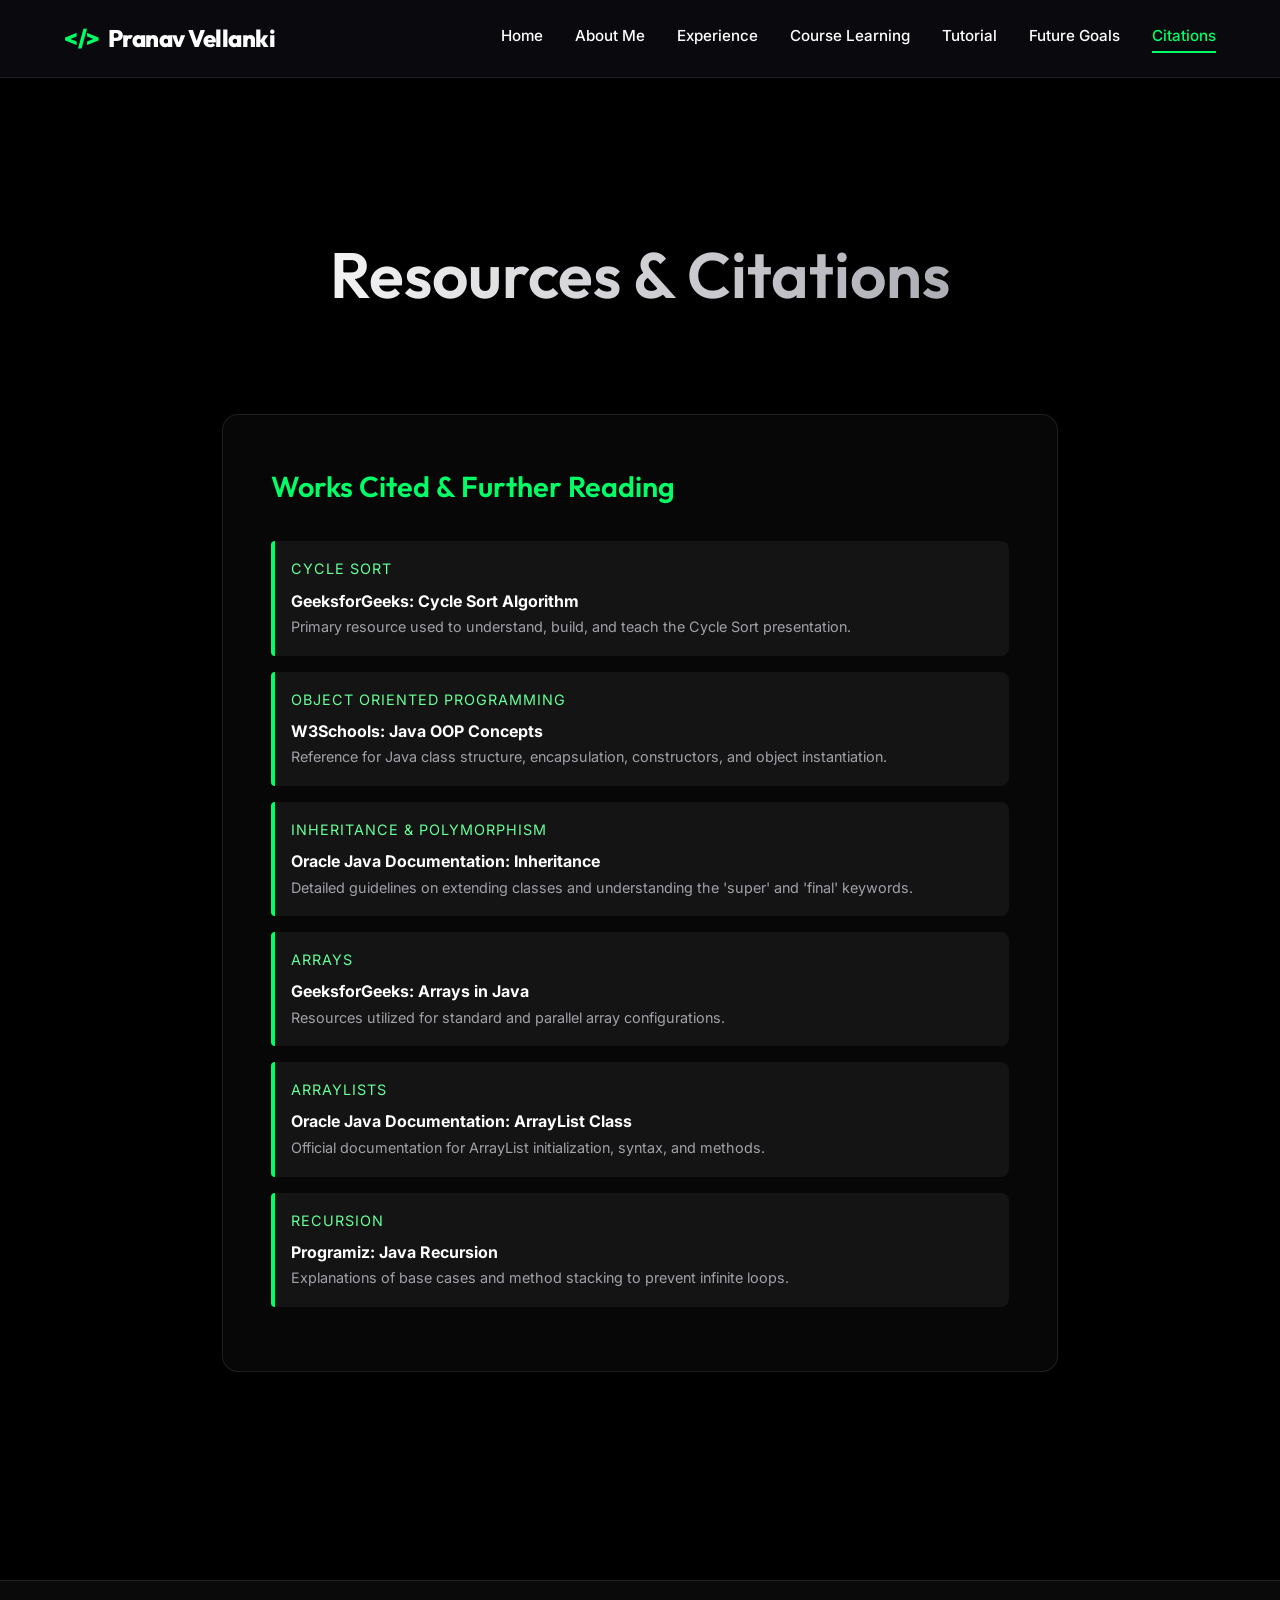
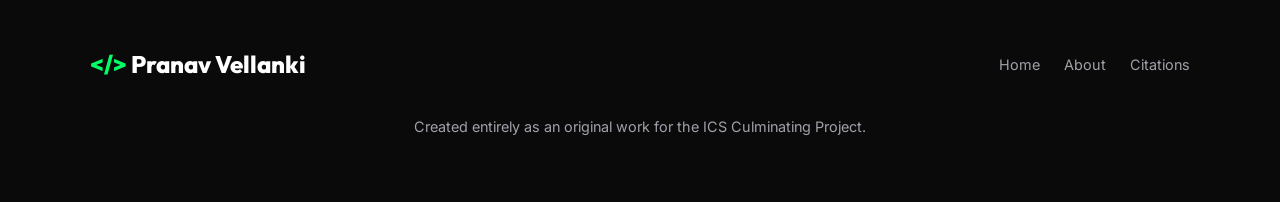
==== citations.html @ 810569a3 "Add files via upload" ====
<!DOCTYPE html>
<html lang="en">
<head>
    <meta charset="UTF-8">
    <meta name="viewport" content="width=device-width, initial-scale=1.0">
    <title>Citations & Resources | ICS Portfolio</title>
    <link href="https://fonts.googleapis.com/css2?family=Inter:wght@300;400;500;600;700&family=Outfit:wght@400;600;800&display=swap" rel="stylesheet">
    <link rel="stylesheet" href="styles.css">
    <style>
        .citation-link {
            display: block;
            padding: 1rem;
            margin-bottom: 1rem;
            background: rgba(255, 255, 255, 0.05);
            border-left: 4px solid var(--accent-primary);
            border-radius: 4px 8px 8px 4px;
            color: var(--text-main);
            text-decoration: none;
            transition: all 0.3s ease;
        }
        .citation-link:hover {
            background: rgba(0, 255, 102, 0.1);
            transform: translateX(10px);
        }
        .citation-category {
            color: var(--accent-gold);
            font-size: 0.9rem;
            text-transform: uppercase;
            letter-spacing: 1px;
            margin-bottom: 0.5rem;
            display: block;
        }
    </style>
</head>
<body>
    <nav class="navbar" id="navbar">
        <div class="logo">
            <span style="color: var(--accent-primary);">&lt;/&gt;</span> Pranav Vellanki
        </div>
        <div class="nav-links">
            <a href="index.html">Home</a>
            <a href="about.html">About Me</a>
            <a href="experience.html">Experience</a>
            <a href="learning.html">Course Learning</a>
            <a href="tutorial.html">Tutorial</a>
            <a href="future.html">Future Goals</a>
            <a href="citations.html" class="active">Citations</a>
        </div>
    </nav>
    <div style="height: 80px;"></div>

    <header class="page-header">
        <h1 class="animate-up">Resources & <span style="color: var(--accent-secondary);">Citations</span></h1>
    </header>

    <section class="section-container" style="padding-top: 0; max-width: 900px;">
        <div class="glass-card animate-up delay-1" style="padding: 3rem;">
            <h2 style="color: var(--accent-primary); margin-bottom: 2rem;">Works Cited & Further Reading</h2>
            
            <a href="https://www.geeksforgeeks.org/cycle-sort/" target="_blank" class="citation-link">
                <span class="citation-category">Cycle Sort</span>
                <strong>GeeksforGeeks: Cycle Sort Algorithm</strong><br>
                <span style="color: var(--text-muted); font-size: 0.9rem;">Primary resource used to understand, build, and teach the Cycle Sort presentation.</span>
            </a>

            <a href="https://www.w3schools.com/java/java_oop.asp" target="_blank" class="citation-link">
                <span class="citation-category">Object Oriented Programming</span>
                <strong>W3Schools: Java OOP Concepts</strong><br>
                <span style="color: var(--text-muted); font-size: 0.9rem;">Reference for Java class structure, encapsulation, constructors, and object instantiation.</span>
            </a>

            <a href="https://docs.oracle.com/javase/tutorial/java/IandI/subclasses.html" target="_blank" class="citation-link">
                <span class="citation-category">Inheritance & Polymorphism</span>
                <strong>Oracle Java Documentation: Inheritance</strong><br>
                <span style="color: var(--text-muted); font-size: 0.9rem;">Detailed guidelines on extending classes and understanding the 'super' and 'final' keywords.</span>
            </a>

            <a href="https://www.geeksforgeeks.org/arrays-in-java/" target="_blank" class="citation-link">
                <span class="citation-category">Arrays</span>
                <strong>GeeksforGeeks: Arrays in Java</strong><br>
                <span style="color: var(--text-muted); font-size: 0.9rem;">Resources utilized for standard and parallel array configurations.</span>
            </a>

            <a href="https://docs.oracle.com/javase/8/docs/api/java/util/ArrayList.html" target="_blank" class="citation-link">
                <span class="citation-category">ArrayLists</span>
                <strong>Oracle Java Documentation: ArrayList Class</strong><br>
                <span style="color: var(--text-muted); font-size: 0.9rem;">Official documentation for ArrayList initialization, syntax, and methods.</span>
            </a>

            <a href="https://www.programiz.com/java-programming/recursion" target="_blank" class="citation-link">
                <span class="citation-category">Recursion</span>
                <strong>Programiz: Java Recursion</strong><br>
                <span style="color: var(--text-muted); font-size: 0.9rem;">Explanations of base cases and method stacking to prevent infinite loops.</span>
            </a>
            
        </div>
    </section>

    <footer class="footer">
        <div class="footer-content">
            <div class="footer-logo">
                <span style="color: var(--accent-primary);">&lt;/&gt;</span> Pranav Vellanki
            </div>
            <div class="footer-links">
                <a href="index.html">Home</a>
                <a href="about.html">About</a>
                <a href="citations.html">Citations</a>
            </div>
        </div>
        <p style="text-align:center; color: var(--text-muted); margin-top: 2rem; font-size:0.9rem;">Created entirely as an original work for the ICS Culminating Project.</p>
    </footer>

    <script src="script.js"></script>
</body>
</html>
---- styles.css ----
@import url('https://fonts.googleapis.com/css2?family=Inter:wght@300;400;500;600;700&family=Outfit:wght@400;600;800&display=swap');

:root {
    --bg-main: #000000;
    --bg-dark: #0a0a0a;
    --bg-glass: rgba(10, 10, 10, 0.7);
    --border-glass: rgba(255, 255, 255, 0.1);
    --text-main: #FFFFFF;
    --text-muted: #A1A1AA;
    --accent-primary: #00FF66;
    --accent-secondary: #00CC55;
    --accent-gold: #66FF99;
}

* {
    margin: 0;
    padding: 0;
    box-sizing: border-box;
}

body {
    font-family: 'Inter', sans-serif;
    background-color: var(--bg-main);
    color: var(--text-main);
    line-height: 1.6;
    overflow-x: hidden;
}

h1, h2, h3, h4, h5 {
    font-family: 'Outfit', sans-serif;
    font-weight: 600;
}

a {
    color: var(--text-main);
    text-decoration: none;
    transition: color 0.2s ease;
}

a:hover {
    color: var(--accent-primary);
}

/* NAVBAR */
.navbar {
    position: fixed;
    top: 0;
    left: 0;
    width: 100%;
    padding: 1.2rem 4rem;
    display: flex;
    justify-content: space-between;
    align-items: center;
    background: rgba(13, 13, 18, 0.8);
    backdrop-filter: blur(12px);
    border-bottom: 1px solid var(--border-glass);
    z-index: 1000;
    transition: all 0.3s ease;
}

.navbar .logo {
    font-family: 'Outfit', sans-serif;
    font-size: 1.5rem;
    font-weight: 800;
    letter-spacing: -0.5px;
    display: flex;
    align-items: center;
    gap: 0.5rem;
    color: var(--text-main);
}

.nav-links {
    display: flex;
    gap: 2rem;
}

.nav-links a {
    font-size: 0.95rem;
    font-weight: 500;
    position: relative;
    padding-bottom: 4px;
}

.nav-links a::after {
    content: '';
    position: absolute;
    width: 0;
    height: 2px;
    bottom: 0;
    left: 0;
    background-color: var(--accent-primary);
    transition: width 0.3s ease;
}

.nav-links a:hover::after, .nav-links a.active::after {
    width: 100%;
}
.nav-links a.active {
    color: var(--accent-primary);
}

.nav-cta .btn {
    font-weight: 500;
}

/* BUTTONS */
.btn {
    padding: 0.7rem 1.5rem;
    border-radius: 8px;
    font-family: 'Inter', sans-serif;
    font-size: 0.95rem;
    cursor: pointer;
    border: none;
    outline: none;
    transition: all 0.2s ease;
}

.btn-primary {
    background-color: var(--accent-primary);
    color: #fff;
}

.btn-primary:hover {
    background-color: #4a5ee3;
    transform: translateY(-2px);
}

.btn-secondary {
    background-color: rgba(255, 255, 255, 0.1);
    color: var(--text-main);
    border: 1px solid var(--border-glass);
}

.btn-secondary:hover {
    background-color: rgba(255, 255, 255, 0.15);
    transform: translateY(-2px);
}


/* HERO & PAGE HEADERS */
.page-header {
    padding: 10rem 2rem 5rem;
    text-align: center;
    max-width: 900px;
    margin: 0 auto;
}

.page-header h1 {
    font-size: 4rem;
    line-height: 1.1;
    margin-bottom: 1.5rem;
    background: linear-gradient(to right, #fff, var(--text-muted));
    -webkit-background-clip: text;
    background-clip: text;
    -webkit-text-fill-color: transparent;
}

.page-header p {
    font-size: 1.25rem;
    color: var(--text-muted);
    margin-bottom: 2.5rem;
    max-width: 700px;
    margin-left: auto;
    margin-right: auto;
}

.profile-img {
    width: 180px;
    height: 180px;
    border-radius: 50%;
    object-fit: cover;
    border: 4px solid var(--accent-primary);
    box-shadow: 0 0 30px rgba(0, 255, 102, 0.4);
    transition: transform 0.3s ease;
}

.profile-img:hover {
    transform: scale(1.05);
}

/* CONTENT SECTIONS */
.section-container {
    max-width: 1100px;
    margin: 0 auto;
    padding: 4rem 2rem 8rem;
}

.glass-card {
    background: var(--bg-glass);
    border: 1px solid var(--border-glass);
    border-radius: 16px;
    padding: 2.5rem;
    transition: transform 0.3s ease, border-color 0.3s ease;
}

.glass-card:hover {
    transform: translateY(-5px);
    border-color: rgba(255, 255, 255, 0.2);
}

.glass-card h2, .glass-card h3 {
    margin-bottom: 1rem;
    font-size: 1.8rem;
}

.glass-card p {
    color: var(--text-muted);
    font-size: 1.05rem;
    margin-bottom: 1.5rem;
}

.content-grid {
    display: grid;
    grid-template-columns: repeat(auto-fit, minmax(300px, 1fr));
    gap: 2rem;
    margin-top: 3rem;
}

.code-snippet {
    background: #000;
    border: 1px solid var(--border-glass);
    border-radius: 8px;
    padding: 1.5rem;
    font-family: monospace;
    color: var(--accent-secondary);
    overflow-x: auto;
    margin-top: 1rem;
    margin-bottom: 1.5rem;
}

/* FOOTER */
.footer {
    border-top: 1px solid var(--border-glass);
    padding: 4rem 2rem;
    margin-top: 5rem;
    background: var(--bg-dark);
}

.footer-content {
    max-width: 1100px;
    margin: 0 auto;
    display: flex;
    justify-content: space-between;
    align-items: center;
}

.footer-logo {
    font-family: 'Outfit', sans-serif;
    font-size: 1.5rem;
    font-weight: 800;
}

.footer-links {
    display: flex;
    gap: 1.5rem;
}

.footer-links a {
    color: var(--text-muted);
    font-size: 0.9rem;
}

/* ANIMATIONS */
.animate-up {
    opacity: 0;
    transform: translateY(30px);
    animation: fadeUp 0.8s forwards ease-out;
}

.delay-1 { animation-delay: 0.2s; }
.delay-2 { animation-delay: 0.4s; }

@keyframes fadeUp {
    to {
        opacity: 1;
        transform: translateY(0);
    }
}

/* RESPONSIVE */
@media (max-width: 768px) {
    .navbar {
        padding: 1rem;
        flex-wrap: wrap;
    }
    .nav-links {
        display: none; /* In a real app we'd add a hamburger menu */
    }
    .page-header h1 {
        font-size: 2.5rem;
    }
    .footer-content {
        flex-direction: column;
        gap: 2rem;
        text-align: center;
    }
}
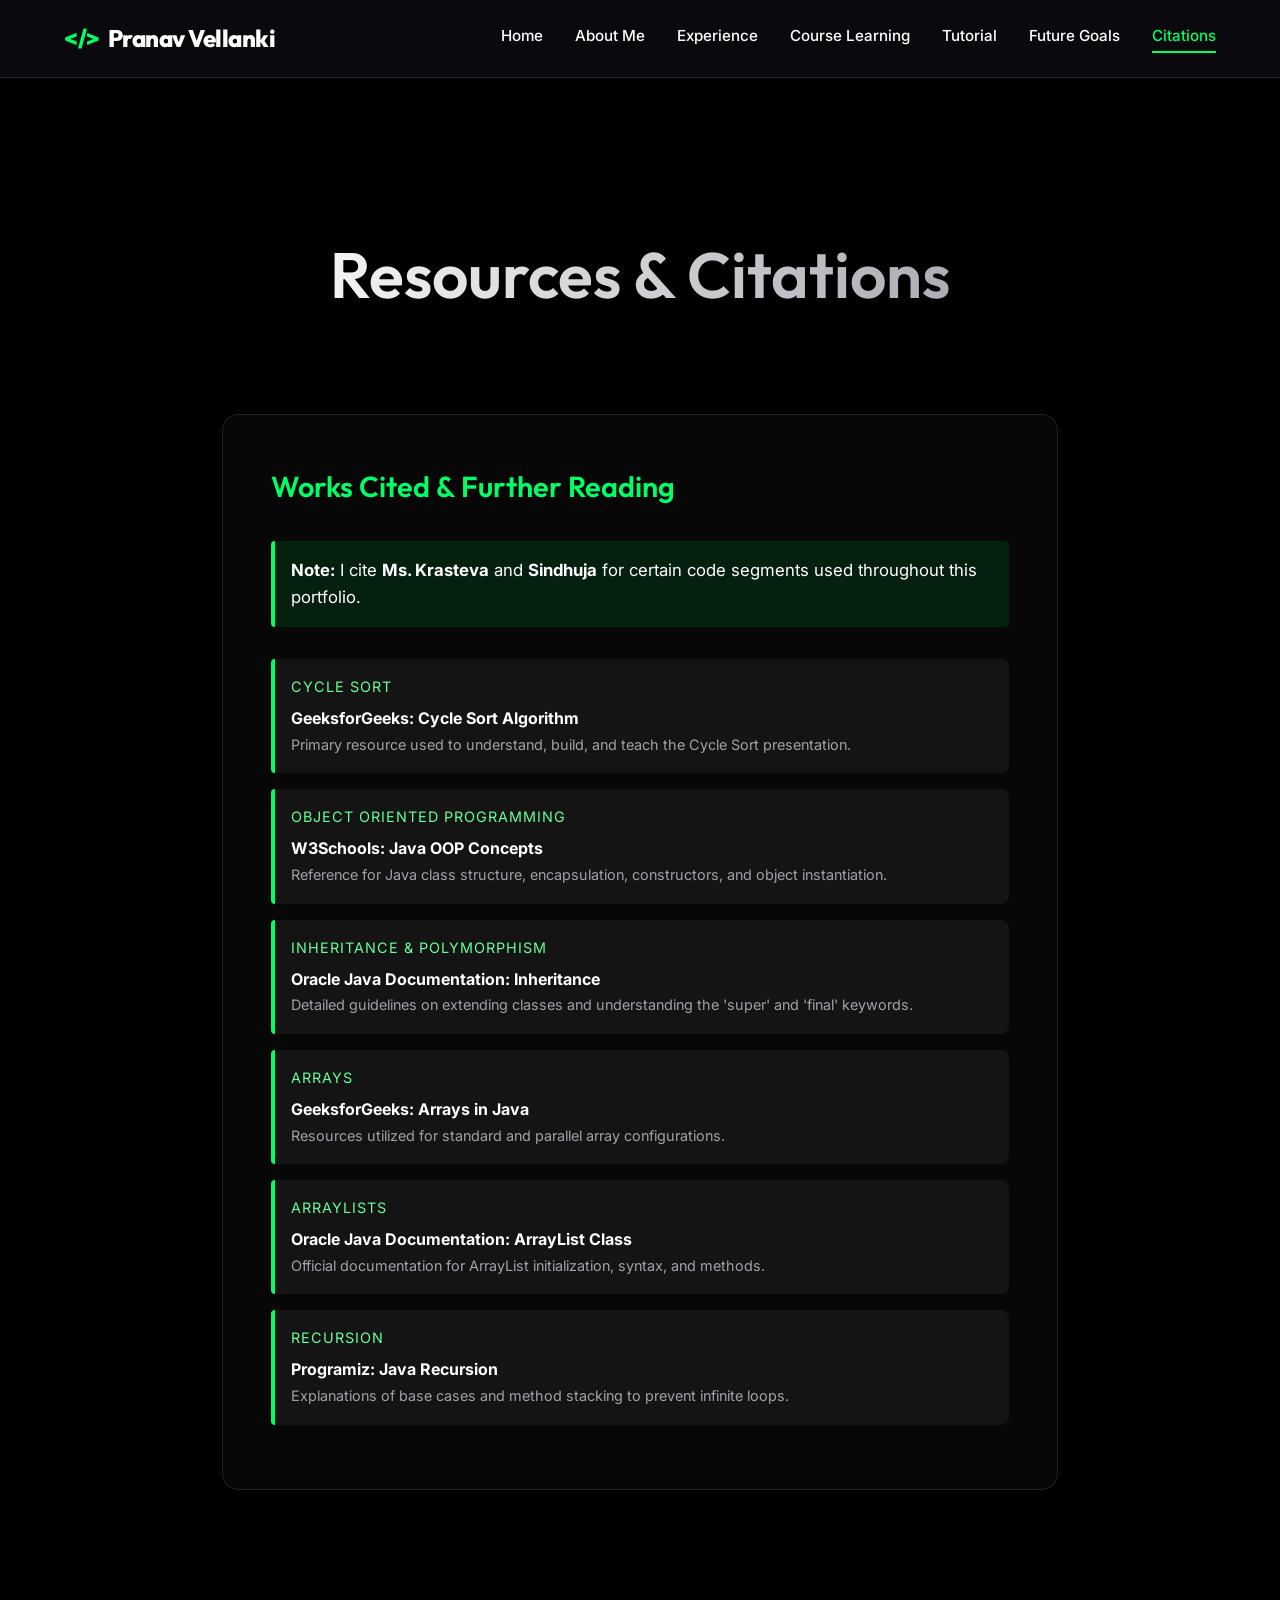
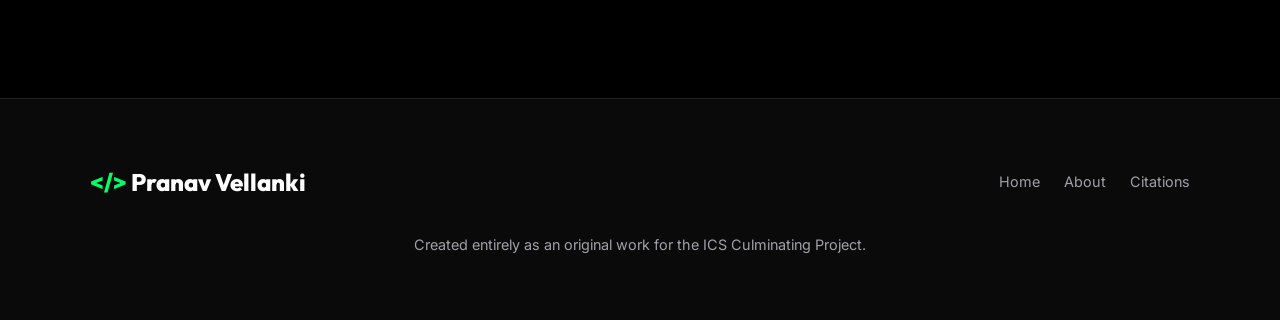
==== commit 03689783: "Add files via upload" ====
--- a/citations.html
+++ b/citations.html
@@ -57,6 +57,12 @@
         <div class="glass-card animate-up delay-1" style="padding: 3rem;">
             <h2 style="color: var(--accent-primary); margin-bottom: 2rem;">Works Cited & Further Reading</h2>
             
+            <div style="background: rgba(0, 255, 102, 0.1); border-left: 4px solid var(--accent-primary); padding: 1rem; border-radius: 4px; margin-bottom: 2rem;">
+                <p style="color: var(--text-main); margin: 0; font-size: 1.05rem;">
+                    <strong>Note:</strong> I cite <strong>Ms. Krasteva</strong> and <strong>Sindhuja</strong> for certain code segments used throughout this portfolio.
+                </p>
+            </div>
+            
             <a href="https://www.geeksforgeeks.org/cycle-sort/" target="_blank" class="citation-link">
                 <span class="citation-category">Cycle Sort</span>
                 <strong>GeeksforGeeks: Cycle Sort Algorithm</strong><br>
